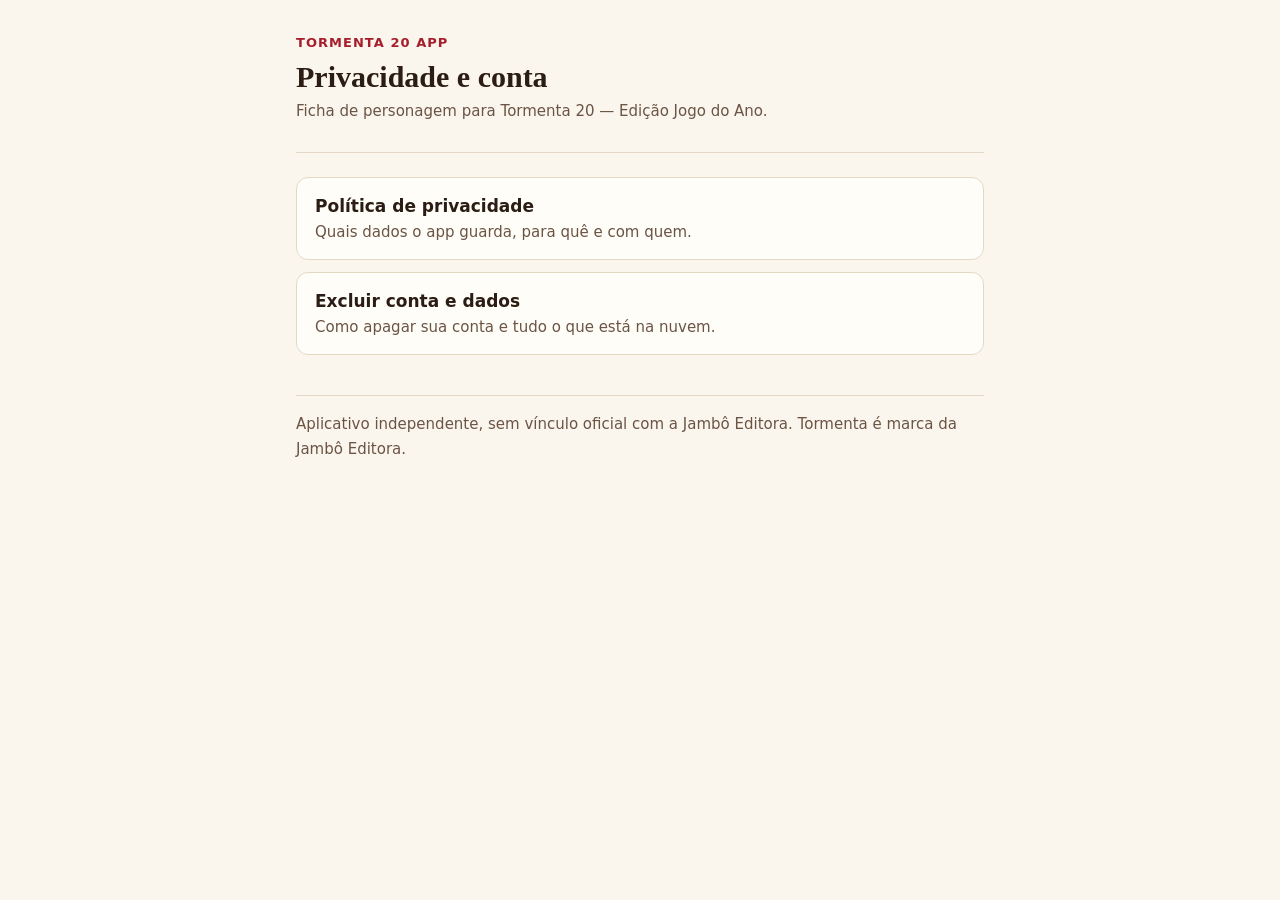
==== index.html @ ddb2bd4e "Adding legal files" ====
<!doctype html>
<html lang="pt-BR">
<head>
  <meta charset="utf-8">
  <meta name="viewport" content="width=device-width, initial-scale=1">
  <title>Tormenta 20 App — Termos e privacidade</title>
  <link rel="stylesheet" href="style.css">
</head>
<body>
<main>
  <header>
    <div class="eyebrow">Tormenta 20 App</div>
    <h1>Privacidade e conta</h1>
    <p class="muted">Ficha de personagem para Tormenta 20 — Edição Jogo do Ano.</p>
  </header>
  <nav class="links">
    <a href="privacidade.html">Política de privacidade<span>Quais dados o app guarda, para quê e com quem.</span></a>
    <a href="excluir-conta.html">Excluir conta e dados<span>Como apagar sua conta e tudo o que está na nuvem.</span></a>
  </nav>
  <footer class="muted">Aplicativo independente, sem vínculo oficial com a Jambô Editora. Tormenta é marca da Jambô Editora.</footer>
</main>
</body>
</html>
---- style.css ----
:root {
  --bg: #faf6ee;
  --surface: #fffdf8;
  --text: #2b1d14;
  --muted: #6b5444;
  --line: #e4d8c4;
  --accent: #a61e2b;
  color-scheme: light dark;
}
@media (prefers-color-scheme: dark) {
  :root {
    --bg: #14100d;
    --surface: #1d1814;
    --text: #efe4d2;
    --muted: #b5a18a;
    --line: #3a3029;
    --accent: #e5534b;
  }
}
* { box-sizing: border-box; }
body {
  margin: 0;
  background: var(--bg);
  color: var(--text);
  font: 17px/1.65 system-ui, -apple-system, 'Segoe UI', Roboto, sans-serif;
}
main { max-width: 720px; margin: 0 auto; padding: 32px 16px 64px; }
header { border-bottom: 1px solid var(--line); margin-bottom: 24px; padding-bottom: 16px; }
.eyebrow { color: var(--accent); font-size: 13px; font-weight: 700; letter-spacing: 0.08em; text-transform: uppercase; }
h1 { font-family: Georgia, serif; font-size: 30px; line-height: 1.2; margin: 6px 0 4px; }
h2 { font-family: Georgia, serif; font-size: 21px; margin: 32px 0 8px; }
p, li { margin: 0 0 12px; }
ul, ol { padding-left: 22px; }
a { color: var(--accent); }
.muted { color: var(--muted); font-size: 15px; }
.box { background: var(--surface); border: 1px solid var(--line); border-radius: 12px; padding: 16px 18px; margin: 16px 0; }
table { border-collapse: collapse; width: 100%; font-size: 15px; margin: 8px 0 16px; }
th, td { border-bottom: 1px solid var(--line); padding: 8px 6px; text-align: left; vertical-align: top; }
th { color: var(--muted); font-weight: 600; }
.links a { display: block; background: var(--surface); border: 1px solid var(--line); border-radius: 12px; padding: 14px 18px; margin: 12px 0; text-decoration: none; color: var(--text); font-weight: 600; }
.links a span { display: block; color: var(--muted); font-weight: 400; font-size: 15px; }
footer { border-top: 1px solid var(--line); margin-top: 40px; padding-top: 16px; }
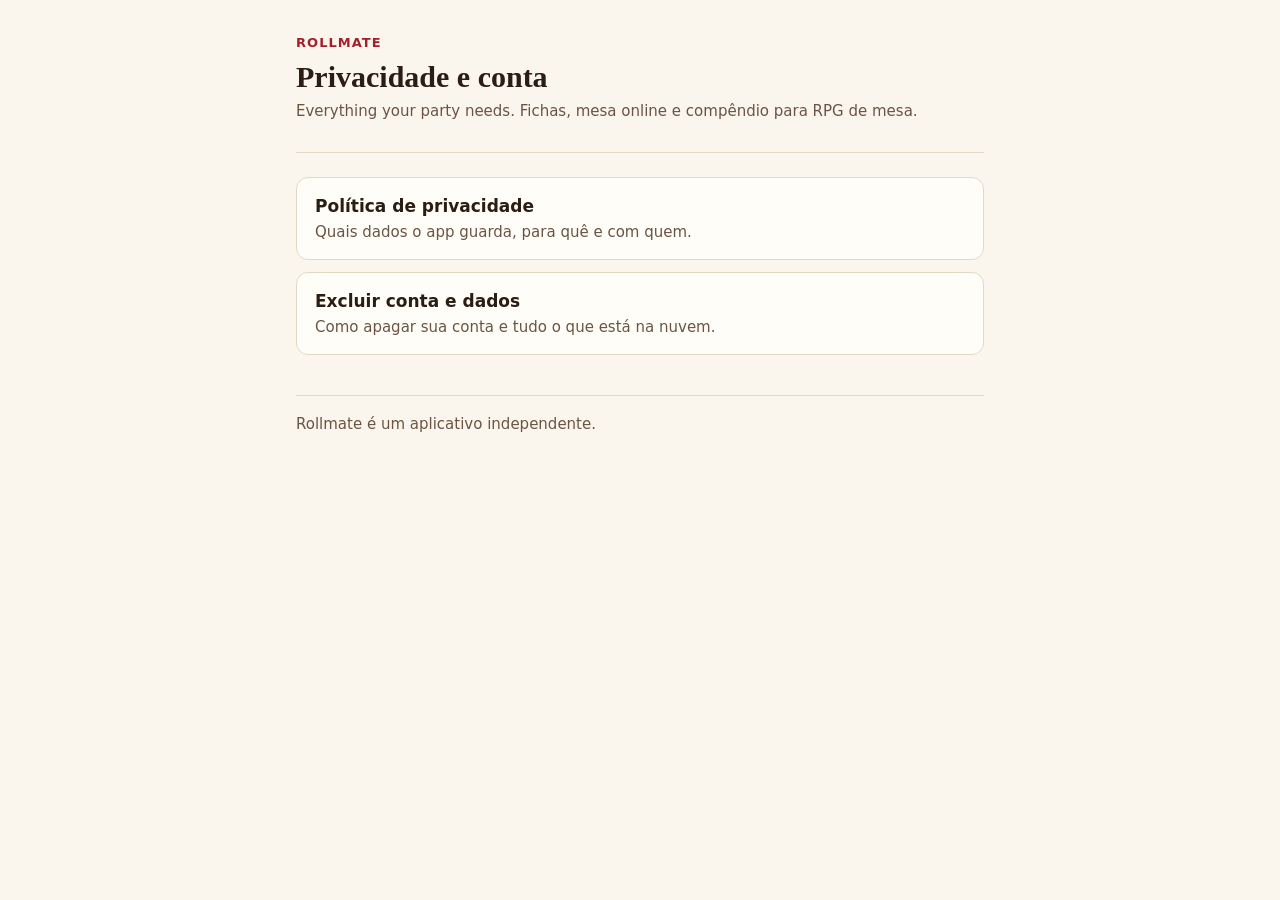
==== commit 95b28108: "Rename app from Tormenta 20 to Rollmate" ====
--- a/index.html
+++ b/index.html
@@ -3,21 +3,21 @@
 <head>
   <meta charset="utf-8">
   <meta name="viewport" content="width=device-width, initial-scale=1">
-  <title>Tormenta 20 App — Termos e privacidade</title>
+  <title>Rollmate — Termos e privacidade</title>
   <link rel="stylesheet" href="style.css">
 </head>
 <body>
 <main>
   <header>
-    <div class="eyebrow">Tormenta 20 App</div>
+    <div class="eyebrow">Rollmate</div>
     <h1>Privacidade e conta</h1>
-    <p class="muted">Ficha de personagem para Tormenta 20 — Edição Jogo do Ano.</p>
+    <p class="muted">Everything your party needs. Fichas, mesa online e compêndio para RPG de mesa.</p>
   </header>
   <nav class="links">
     <a href="privacidade.html">Política de privacidade<span>Quais dados o app guarda, para quê e com quem.</span></a>
     <a href="excluir-conta.html">Excluir conta e dados<span>Como apagar sua conta e tudo o que está na nuvem.</span></a>
   </nav>
-  <footer class="muted">Aplicativo independente, sem vínculo oficial com a Jambô Editora. Tormenta é marca da Jambô Editora.</footer>
+  <footer class="muted">Rollmate é um aplicativo independente.</footer>
 </main>
 </body>
 </html>
